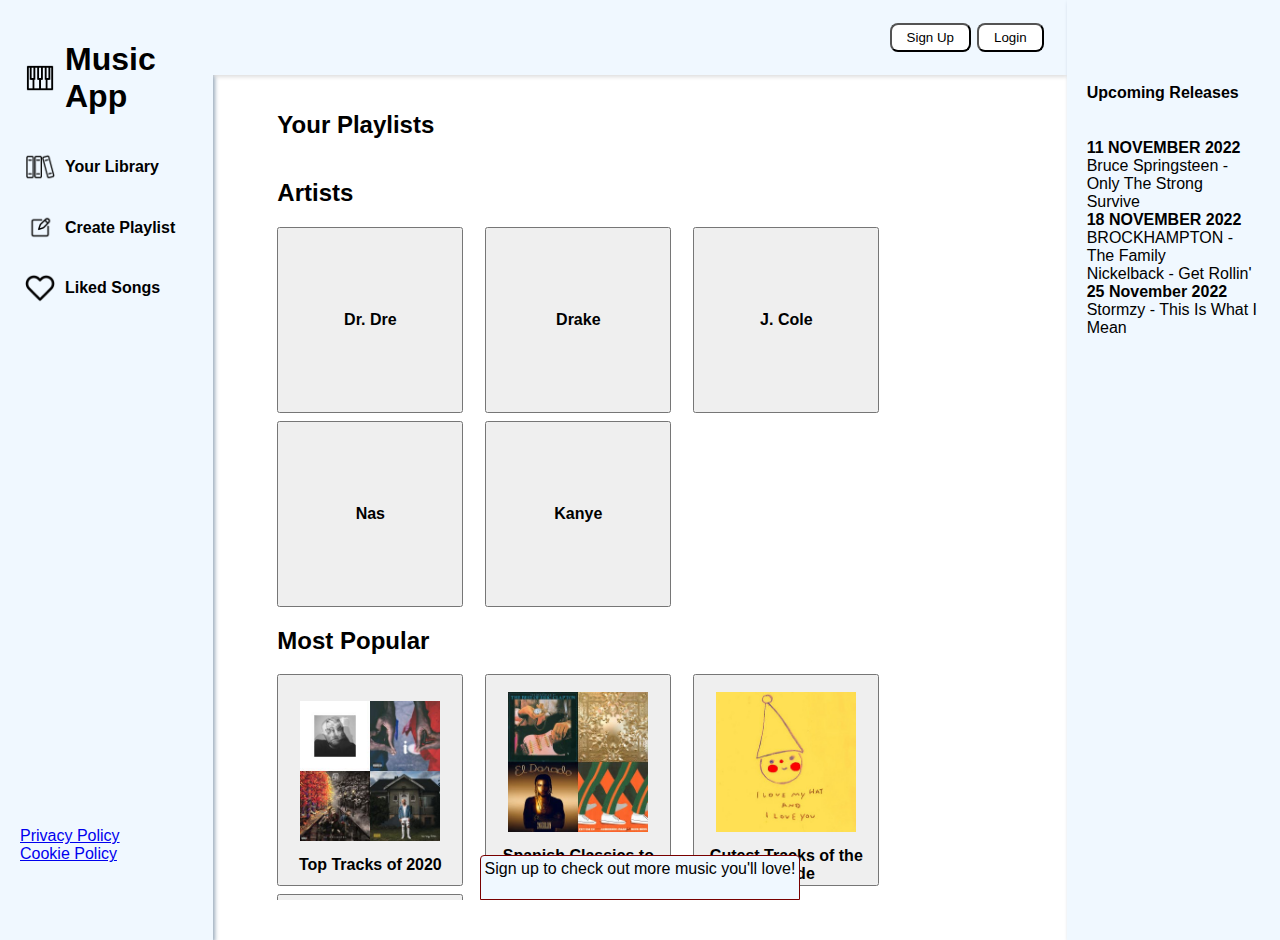
==== index.html @ 81ead7f4 "Custom audio controller" ====
<html>
  <head>
    <!-- 
      Images sourced from:
        https://www.freeiconspng.com/downloadimg/18904
        https://freeicons.io/search/icons?q=music&iuc=512509757
    -->
    <script src="https://ajax.googleapis.com/ajax/libs/jquery/3.6.0/jquery.min.js"></script>
    <script type="text/javascript" src="script/common.js" defer></script>
    <script type="text/javascript" src="script/index.js" defer></script>
    <title>Home</title>
    <link rel="stylesheet" href="https://fonts.googleapis.com/css2?family=Material+Symbols+Rounded:opsz,wght,FILL,GRAD@48,400,0,0" />
    <link rel="stylesheet" type="text/css" href="style/index.css" />
    <meta name="viewport" content="width=device-width, initial-scale=1.0"/>
  </head>
  <body class="body">
    <div class="menu">
      <div class="topBar">
        <img src="images/keys.png" alt="Icon" width="30" height="30" />
        <h1 class="appTitle">Music App</h3>
      </div>
      <a class="menuItem" href="index.html">
        <img src="images/library.png" alt="Icon" width="30" height="30" />
        <h4>Your Library</h4>
      </a>
      <a class="menuItem" href="playlist.html?type=user-playlist">
        <img src="images/create.png" alt="Icon" width="30" height="30" />
        <h4>Create Playlist</h4>
      </a>
      <a class="menuItem"  href="playlist.html?type=liked">
        <img src="images/heart2.png" alt="Icon" width="30" height="30" />
        <h4>Liked Songs</h4>
      </a>
      <div id="spacer"></div>
      <div class="links">
        <a href="#">Privacy Policy</a>
        <a href="#">Cookie Policy</a>
      </div>
    </div>

    <div class="rightCol">
      <header id="topBar" class="topBar topButtons">
        <div id="header-search">
          <input type="text" placeholder="Search.." onkeyup="search.find(event.target.value)">
          <div id="header-search-suggestions"></div>
        </div>
        <button
          onclick="location.href='signup.html';"
        >
          Sign Up
        </button>
        <button
          onclick="location.href='login.html';"
        >
          Login
        </button>
      </header>
      <div class="content">
        <span>
          <h2>Your Playlists</h2>
          <div class="gallery" id="playlists"></div>
        </span>
        <span>
          <h2>Artists</h2>
          <div class="gallery" id="artists"></div>
        </span>
        <span>
          <h2>Most Popular</h2>
          <div class="gallery">
            <button class="imageLabel">
              <img class="playButton" src="images/playButton.png" alt="Icon" />
              <img src="images/album11.jpg" alt="Icon" />
              <h5>Top Tracks of 2020</h5>
            </button>
            <button class="imageLabel">
              <img class="playButton" src="images/playButton.png" alt="Icon" />
              <img src="images/album12.jpg" alt="Icon" />
              <h5>Spanish Classics to Impress your Mother</h5>
            </button>
            <button class="imageLabel">
              <img class="playButton" src="images/playButton.png" alt="Icon" />
              <img src="images/album13.jpg" alt="Icon" />
              <h5>Cutest Tracks of the Decade</h5>
            </button>
            <button class="imageLabel">
              <img class="playButton" src="images/playButton.png" alt="Icon" />
              <img src="images/album14.jpg" alt="Icon" />
              <h5>Best 2000's Party Music</h5>
            </button>
            <button class="imageLabel">
              <img class="playButton" src="images/playButton.png" alt="Icon" />
              <img src="images/album15.jpg" alt="Icon" />
              <h5>Electronic Dance 🔥🔥</h5>
            </button>
          </div>
        </span>
      </div>
    </div>
    <div class="menu">
      <div class="topBar">
        <h1 class="appTitle"> </h3>
      </div>
      <h4>Upcoming Releases</h4>
      <p>
        <strong>11 NOVEMBER 2022</strong>
        Bruce Springsteen	- Only The Strong Survive
        <br>
        <strong>18 NOVEMBER 2022</strong>
        BROCKHAMPTON	- The Family
        <br>
        Nickelback	- Get Rollin'
        <br>
        <strong>25 November 2022</strong>
        Stormzy	- This Is What I Mean
        <br>
      </p>
    </div>
    <footer id="footer">
      <div id="sign-up-message">
        Sign up to check out more music you'll love!
      </div>
      <audio autoplay>
        Your browser does not support the audio element.
      </audio>
    </footer>
  </body>
</html>
---- style/index.css ----
.body {
  box-sizing: border-box;
  max-height: 100vh;
  max-width: 100vw;
  margin: 0px;
  display: grid;
  grid-template-columns: 1fr 4fr 1fr;
  overflow-y: hidden;
  font-family: sans-serif;
}

#footer {
  height: 5vh;
}

.menu {
  display: flex;
  flex-direction: column;
  padding: 20px;
  height: 100vh;
  background-color: aliceblue;
  box-shadow: 2px 2px 4px #9ab;
}
.rightCol {
  display: flex;
  flex-direction: column;
  max-height: 100vh;
  overflow-y: hidden;
}
.topBar {
  display: flex;
  flex-direction: row;
  align-items: center;
  background-color: aliceblue;
  color: black;
  text-decoration: none;
}
.topBar > * {
  padding-left: 5px;
  padding-right: 5px;
}
#spacer {
  flex: 0.9;
}
header {
  padding: 20px;
  background-color: white;
  box-shadow: 0 2px 4px #ddd;
}
footer {
  position: fixed;
  bottom: 0;
  /* For centering the text */
  display: flex;
  width: 100%;
  justify-content: space-around;
}
footer > div {
  width: max-content;
  border: 1px solid rgb(121, 0, 0);
  border-radius: 4px 4px 0 0;
  padding: 4px;
  background-color: aliceblue;
  cursor: pointer;
}
footer > #controls {
  position: fixed;
  bottom: 4px;
  height: min-content;
  background: lightgrey;
  border-radius: 80px;
  border: none;
  padding: 2px 8px;
}

.topButtons {
  justify-content: flex-end;
}

.topButtons > button {
  background-color: white;
  border-radius: 8px;
  margin: 3px;
  padding-left: 15px;
  padding-right: 15px;
  padding-top: 5px;
  padding-bottom: 5px;
  cursor: pointer;
}

.topButtons > button:hover {
  background-color: lightgray;
}

.topButtons > img {
  max-width: 30px;
}

.topButtons > img:hover {
  background-color: lightgray;
  padding-top: 5px;
  padding-bottom: 5px;
  margin-top: -5px;
  margin-bottom: -5px;
  border-radius: 25px;
}

#header-search {
  position: relative;
  width: 100%;
  padding: 0;
  background-color: #fff;
  border: 1px solid #ddd;
  z-index: 1;
}
#header-search input {
  width: 100%;
  font-size: 16px;
  padding: 8px 16px;
  border: none;
  background-color: #fff;
}
#header-search input:focus {
  outline: none;
}
#header-search-suggestions {
  position: absolute;
  background-color: #fff;
  width: 100%;
}
#header-search-suggestions p {
  border: 1px solid #e5e5e5;
  padding: 8px 16px;
  margin: 0;
  cursor: pointer;
}
#header-search-suggestions p:hover {
  background-color: #eee;
}

.menuItem {
  display: flex;
  align-items: center;
  color: black;
  text-decoration: none;
}

.menuItem > * {
  padding-left: 5px;
  padding-right: 5px;
}

.links {
  display: flex;
  flex-direction: column;
  color: black;
}

.content {
  padding: 1rem 1rem 4rem 4rem;
  flex: 1;
  overflow-y: auto;
}

.gallery {
  display: grid;
  gap: 8px;
  grid-template-columns: repeat(auto-fit, 200px);
}

.artistLabel {
  width: 186px;
  height: 186px;
  padding: 15px;
  cursor: pointer;
}

.artistLabel > h5 {
  font-size: 1rem;
  margin: 0;
}

.imageLabel > img {
  width: 140px;
  height: 140px;
  padding: 15px;
  cursor: pointer;
}
.imageLabel > h5 {
  font-size: 1rem;
  margin: 0;
}

.imageLabel:hover > img {
  width: 160px;
  height: 160px;
  padding: 5px;
}

.imageLabel {
  width: min-content;
  position: relative;
}

.imageLabel .playButton {
  display: none;
}

.imageLabel:hover .playButton {
  display: block;
  position: absolute;
}

/* CSS for Tablets */
@media screen and (max-width: 768px) {
  .body {
    overflow-y: auto;
    grid-template-columns: 1fr;
  }
  .rightCol {
    overflow-y: auto;
  }
  .menu {
    flex-direction: row;
    justify-content: space-between;
  }
  #spacer {
    flex: 0;
  }
}

/* CSS for Phones */
@media screen and (max-width: 600px) {
  .gallery {
    grid-template-columns: repeat(auto-fit, minmax(100px, 1fr));
  }
  .imageLabel > img {
    width: 75px;
    height: 75px;
  }
  .appTitle,
  .links {
    display: none;
  }
}
@media screen and (max-width: 450px) {
  .menuItem > h4 {
    display: none;
  }
}
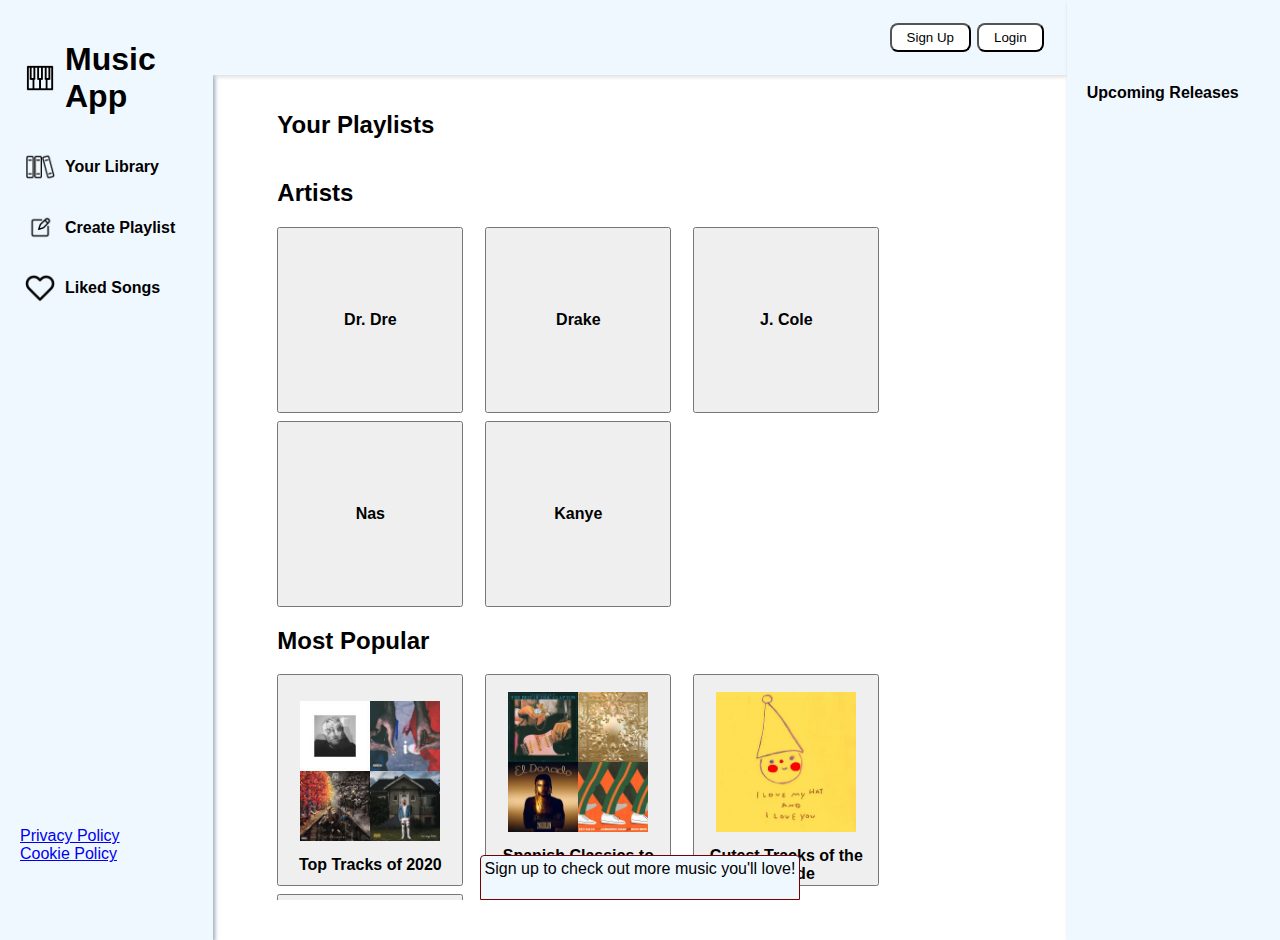
==== commit 69ec89b3: "Add countdown to all pages" ====
--- a/index.html
+++ b/index.html
@@ -101,19 +101,7 @@
         <h1 class="appTitle"> </h3>
       </div>
       <h4>Upcoming Releases</h4>
-      <p>
-        <strong>11 NOVEMBER 2022</strong>
-        Bruce Springsteen	- Only The Strong Survive
-        <br>
-        <strong>18 NOVEMBER 2022</strong>
-        BROCKHAMPTON	- The Family
-        <br>
-        Nickelback	- Get Rollin'
-        <br>
-        <strong>25 November 2022</strong>
-        Stormzy	- This Is What I Mean
-        <br>
-      </p>
+      <p id="releases">
     </div>
     <footer id="footer">
       <div id="sign-up-message">
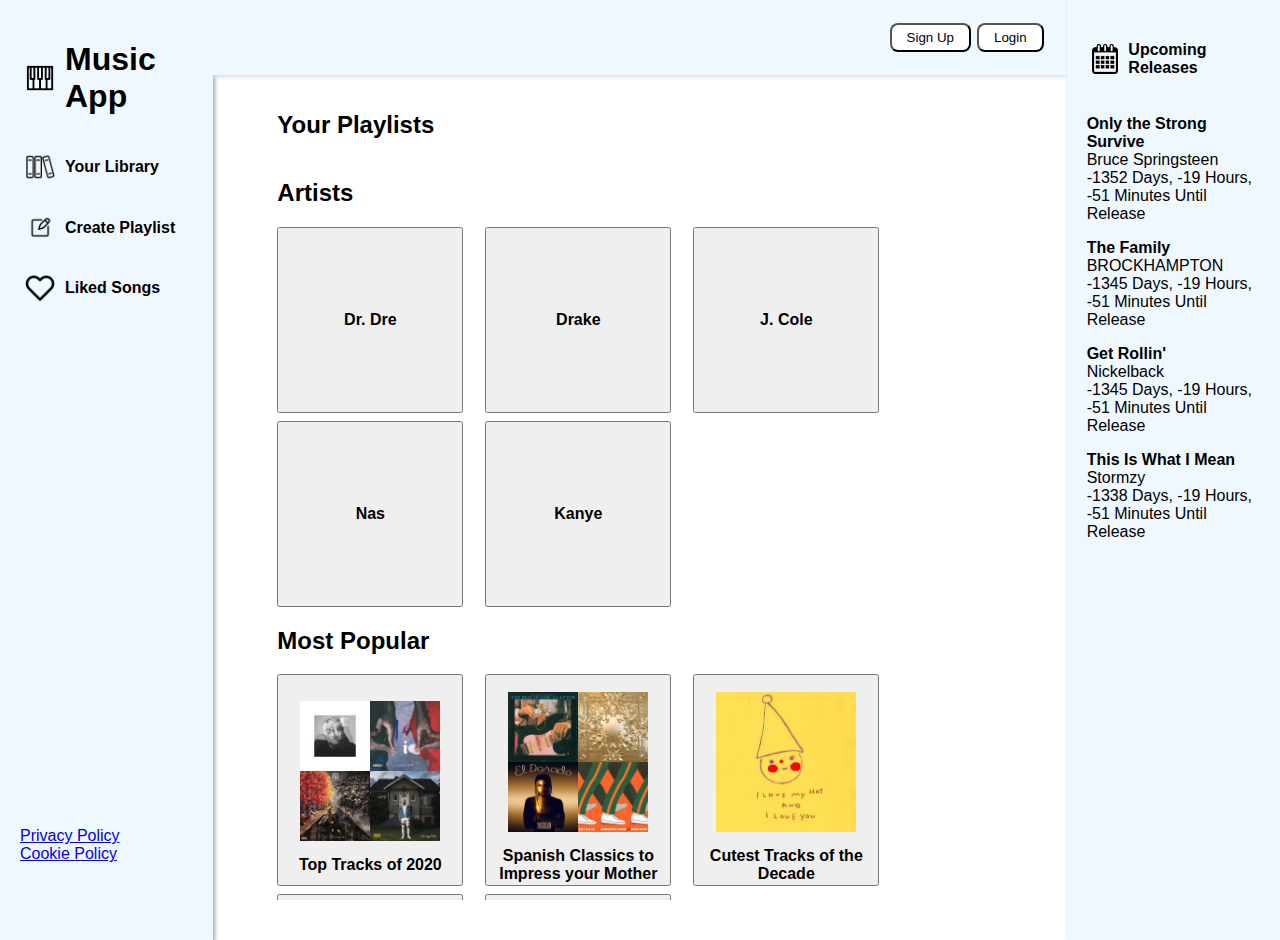
==== commit c86b6383: "Improve right column styling" ====
--- a/index.html
+++ b/index.html
@@ -98,10 +98,10 @@
     </div>
     <div class="menu">
       <div class="topBar">
-        <h1 class="appTitle"> </h3>
+        <img src="images/calendar.png" alt="Icon" width="30" height="30" />
+        <h4>Upcoming Releases</h4>
       </div>
-      <h4>Upcoming Releases</h4>
-      <p id="releases">
+      <div id="releases">
     </div>
     <footer id="footer">
       <div id="sign-up-message">
--- a/style/index.css
+++ b/style/index.css
@@ -211,6 +211,59 @@
   position: absolute;
 }
 
+.formRow {
+  display: flex;
+  flex-direction: row;
+  padding-top: 1rem;
+  padding-bottom: 1rem;
+}
+
+.formCol {
+  display: flex;
+  flex-direction: column;
+  margin-right: 8rem;
+}
+
+.formCol > input {
+  padding: 5px;
+}
+
+.buttons > input {
+  padding-right: 2rem;
+  padding-left: 2rem;
+  padding-top: 0.5rem;
+  padding-bottom: 0.5rem;
+  margin-right: 2rem;
+  border-radius: 8px;
+}
+
+.reset {
+  background-color: white;
+  color: tomato;
+  border-color: tomato;
+}
+
+.reset:hover {
+  background-color: whitesmoke;
+}
+
+.submit {
+  background-color: green;
+  color: white;
+  border-color: white;
+}
+
+.submit:hover {
+  background-color: darkgreen;
+}
+
+.loginButton {
+  max-width: 30rem;
+  padding-top: 1rem;
+  padding-bottom: 1rem;
+  margin-right: 8rem;
+}
+
 /* CSS for Tablets */
 @media screen and (max-width: 768px) {
   .body {
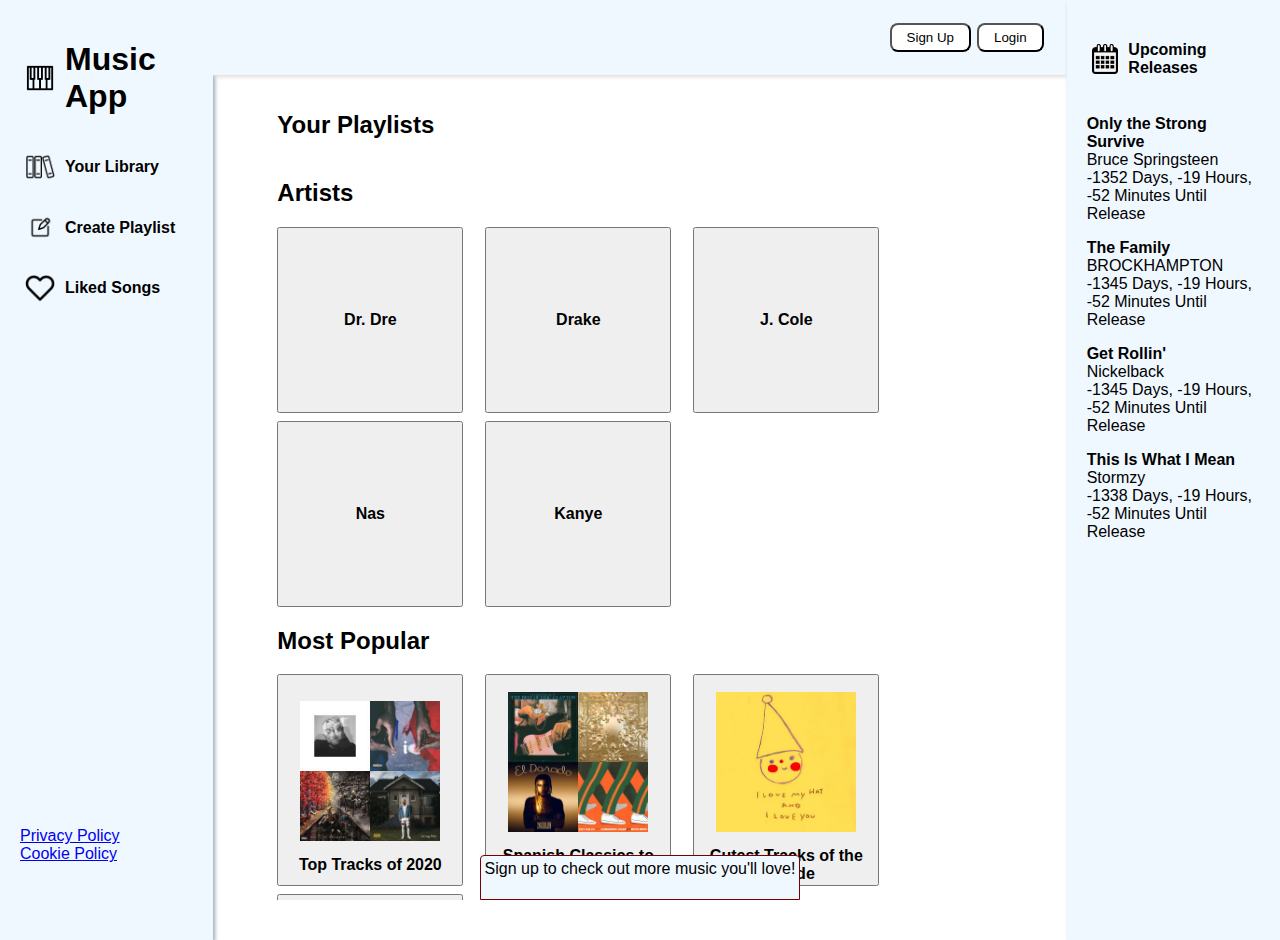
==== commit d47c2d0d: "Small bug fixes :)" ====
--- a/index.html
+++ b/index.html
@@ -38,7 +38,7 @@
       </div>
     </div>
 
-    <div class="rightCol">
+    <div class="centreColumn">
       <header id="topBar" class="topBar topButtons">
         <div id="header-search">
           <input type="text" placeholder="Search.." onkeyup="search.find(event.target.value)">
@@ -96,12 +96,12 @@
         </span>
       </div>
     </div>
-    <div class="menu">
+    <div class="menu rightColumn">
       <div class="topBar">
         <img src="images/calendar.png" alt="Icon" width="30" height="30" />
         <h4>Upcoming Releases</h4>
       </div>
-      <div id="releases">
+      <div id="releases"></div>
     </div>
     <footer id="footer">
       <div id="sign-up-message">
--- a/style/index.css
+++ b/style/index.css
@@ -21,7 +21,7 @@
   background-color: aliceblue;
   box-shadow: 2px 2px 4px #9ab;
 }
-.rightCol {
+.centreColumn {
   display: flex;
   flex-direction: column;
   max-height: 100vh;
@@ -268,14 +268,23 @@
 @media screen and (max-width: 768px) {
   .body {
     overflow-y: auto;
+    display: block;
     grid-template-columns: 1fr;
   }
-  .rightCol {
+  .centreColumn {
     overflow-y: auto;
+    max-height: none;
   }
   .menu {
     flex-direction: row;
     justify-content: space-between;
+    height: auto;
+  }
+  .rightColumn {
+    flex-direction: column;
+  }
+  .topBar {
+    height: 50px;
   }
   #spacer {
     flex: 0;
@@ -295,6 +304,14 @@
   .links {
     display: none;
   }
+  .formCol {
+    padding-top: 0.5rem;
+    padding-bottom: 0.5rem;
+  }
+  .formRow {
+    flex-direction: column;
+    padding: 0rem;
+  }
 }
 @media screen and (max-width: 450px) {
   .menuItem > h4 {
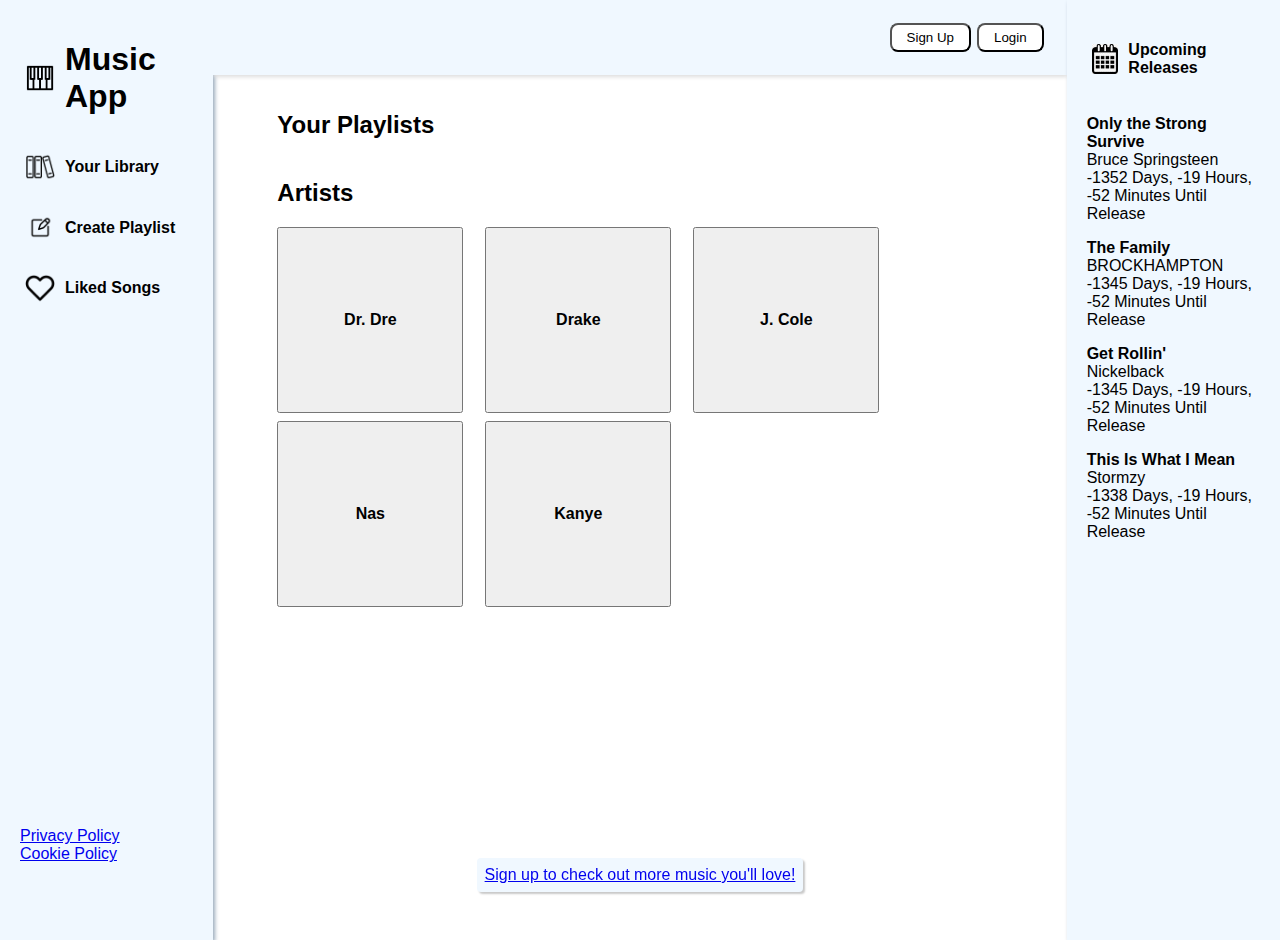
==== commit 4aae6f52: "new footer, volume control" ====
--- a/index.html
+++ b/index.html
@@ -64,36 +64,6 @@
           <h2>Artists</h2>
           <div class="gallery" id="artists"></div>
         </span>
-        <span>
-          <h2>Most Popular</h2>
-          <div class="gallery">
-            <button class="imageLabel">
-              <img class="playButton" src="images/playButton.png" alt="Icon" />
-              <img src="images/album11.jpg" alt="Icon" />
-              <h5>Top Tracks of 2020</h5>
-            </button>
-            <button class="imageLabel">
-              <img class="playButton" src="images/playButton.png" alt="Icon" />
-              <img src="images/album12.jpg" alt="Icon" />
-              <h5>Spanish Classics to Impress your Mother</h5>
-            </button>
-            <button class="imageLabel">
-              <img class="playButton" src="images/playButton.png" alt="Icon" />
-              <img src="images/album13.jpg" alt="Icon" />
-              <h5>Cutest Tracks of the Decade</h5>
-            </button>
-            <button class="imageLabel">
-              <img class="playButton" src="images/playButton.png" alt="Icon" />
-              <img src="images/album14.jpg" alt="Icon" />
-              <h5>Best 2000's Party Music</h5>
-            </button>
-            <button class="imageLabel">
-              <img class="playButton" src="images/playButton.png" alt="Icon" />
-              <img src="images/album15.jpg" alt="Icon" />
-              <h5>Electronic Dance 🔥🔥</h5>
-            </button>
-          </div>
-        </span>
       </div>
     </div>
     <div class="menu rightColumn">
@@ -104,12 +74,12 @@
       <div id="releases"></div>
     </div>
     <footer id="footer">
-      <div id="sign-up-message">
+      <a id="sign-up-message" href="signup.html">
         Sign up to check out more music you'll love!
-      </div>
-      <audio autoplay>
-        Your browser does not support the audio element.
-      </audio>
+      </a>
     </footer>
+    <audio autoplay>
+      Your browser does not support the audio element.
+    </audio>
   </body>
 </html>
--- a/style/index.css
+++ b/style/index.css
@@ -9,10 +9,6 @@
   font-family: sans-serif;
 }
 
-#footer {
-  height: 5vh;
-}
-
 .menu {
   display: flex;
   flex-direction: column;
@@ -49,28 +45,28 @@
 }
 footer {
   position: fixed;
-  bottom: 0;
+  bottom: 8px;
   /* For centering the text */
   display: flex;
   width: 100%;
   justify-content: space-around;
 }
-footer > div {
+footer > #sign-up-message {
   width: max-content;
-  border: 1px solid rgb(121, 0, 0);
-  border-radius: 4px 4px 0 0;
-  padding: 4px;
   background-color: aliceblue;
-  cursor: pointer;
+  box-shadow: 2px 2px 2px #c9c9c9;
+  border-radius: 4px;
+  padding: 8px;
 }
 footer > #controls {
-  position: fixed;
-  bottom: 4px;
   height: min-content;
+  display: flex;
+  align-items: center;
   background: lightgrey;
   border-radius: 80px;
   border: none;
   padding: 2px 8px;
+  cursor: pointer;
 }
 
 .topButtons {
@@ -143,6 +139,10 @@
   align-items: center;
   color: black;
   text-decoration: none;
+  border-radius: 4px;
+}
+.menuItem:hover {
+  background: #dde6ef;
 }
 
 .menuItem > * {
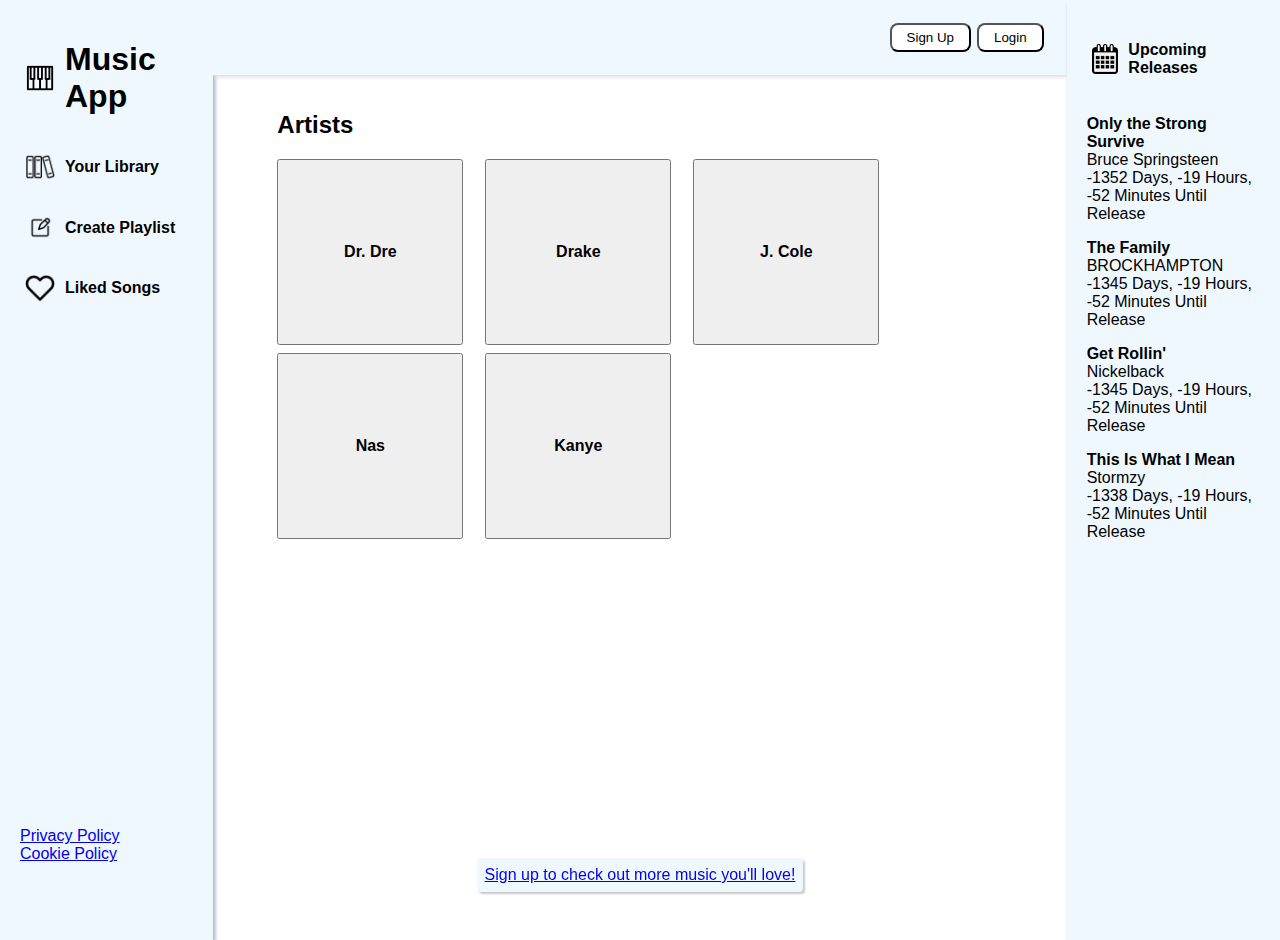
==== commit 3427fd73: "Cleaned up index" ====
--- a/index.html
+++ b/index.html
@@ -56,9 +56,10 @@
         </button>
       </header>
       <div class="content">
-        <span>
+        <span id="your-playlists">
           <h2>Your Playlists</h2>
           <div class="gallery" id="playlists"></div>
+          <a id="no-playlists" href="playlist.html?type=user-playlist">Create a playlist now!</a>
         </span>
         <span>
           <h2>Artists</h2>
--- a/style/index.css
+++ b/style/index.css
@@ -168,6 +168,14 @@
   grid-template-columns: repeat(auto-fit, 200px);
 }
 
+#no-playlists {
+  border-radius: 4px;
+  background: #dde6ef;
+  text-decoration: none;
+  color: black;
+  padding: 12px;
+}
+
 .artistLabel {
   width: 186px;
   height: 186px;
